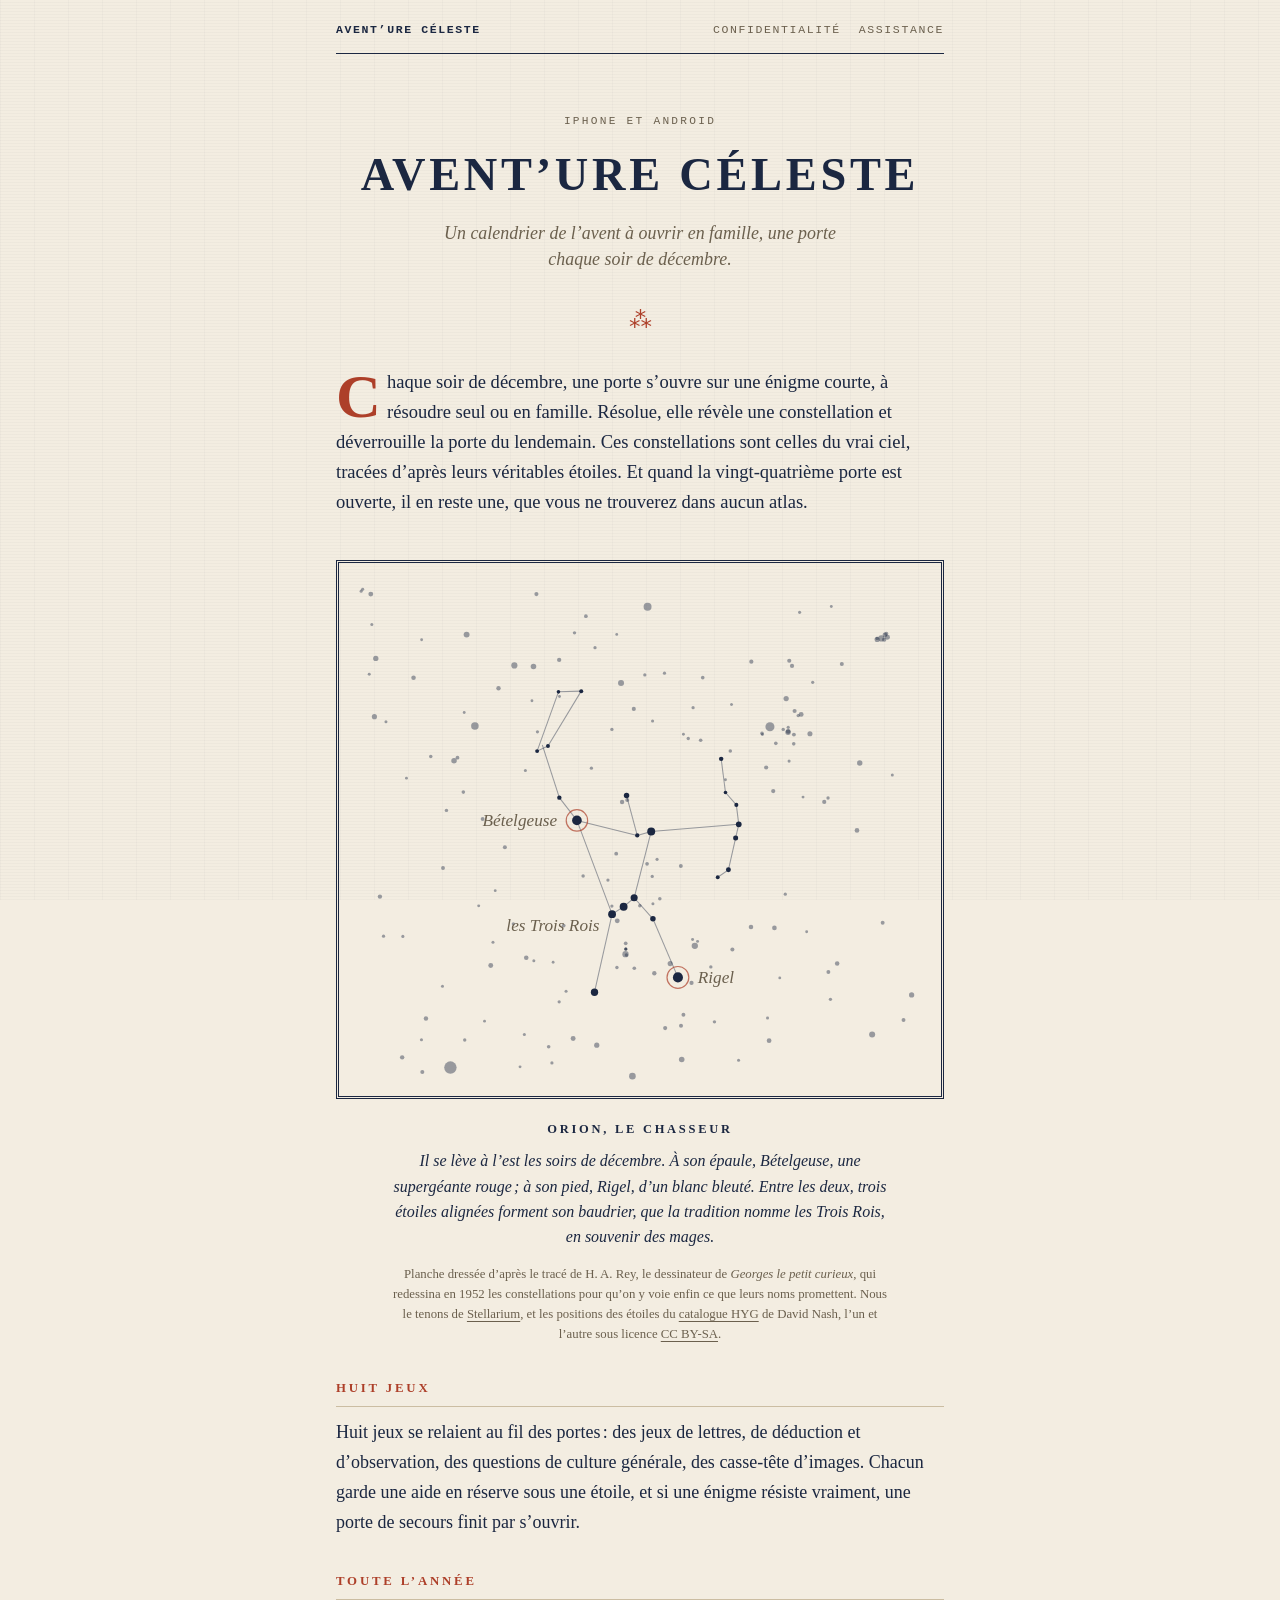
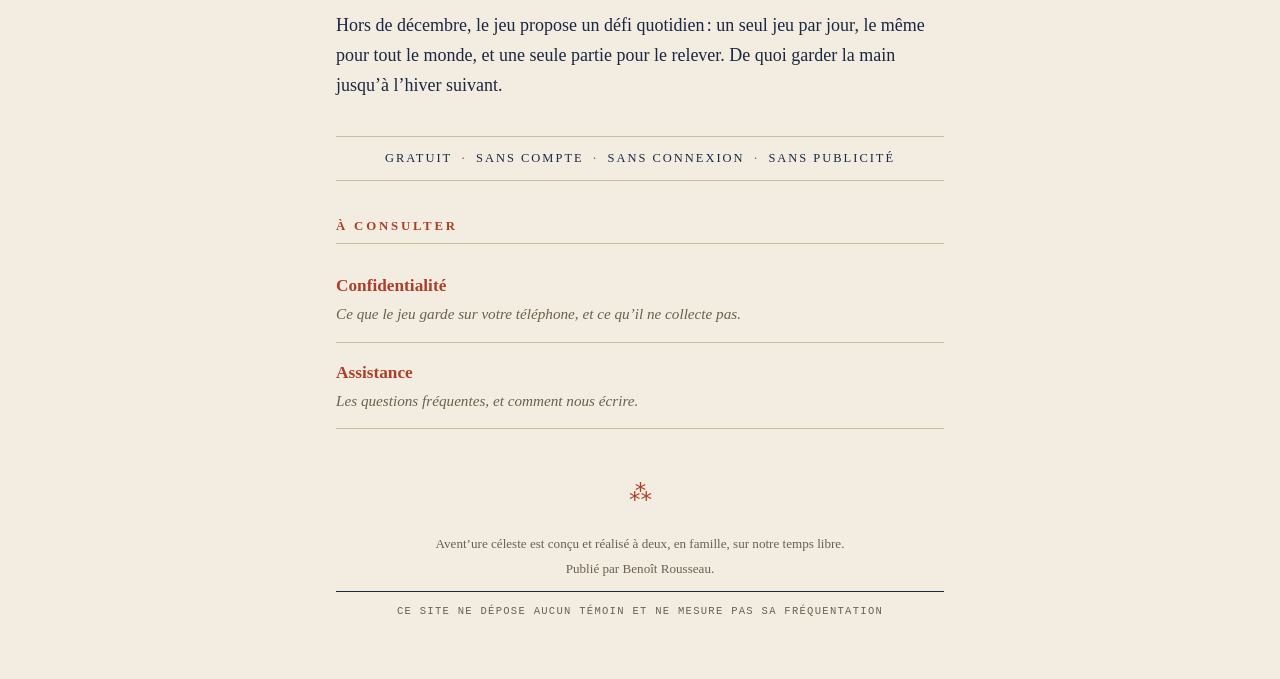
==== index.html @ a0eb4f2a "L'accueil ne promet plus de date de sortie Le surtitre annoncait decembre 2026 : un engagement publi" ====
<!DOCTYPE html>
<html lang="fr">
<head>
<meta charset="utf-8">
<meta name="viewport" content="width=device-width, initial-scale=1">
<meta name="color-scheme" content="light">
<title>Avent’ure céleste — un calendrier de l’avent à ouvrir en famille</title>
<meta name="description" content="Chaque soir de décembre, une porte, une énigme, et une constellation du vrai ciel. Un calendrier de l’avent à ouvrir en famille, sur iPhone et Android.">
<link rel="stylesheet" href="style.css">
</head>
<body>
<div class="page">

<header class="bandeau">
    <a class="marque" href="index.html">Avent’ure céleste</a>
    <nav aria-label="Pages du site">
        <a href="confidentialite.html">Confidentialité</a>
        <a href="assistance.html">Assistance</a>
    </nav>
</header>

<main>

<div class="cartouche">
    <p class="surtitre">iPhone et Android</p>
    <h1>Avent’ure céleste</h1>
    <p class="sous-titre">Un calendrier de l’avent à ouvrir en famille, une porte chaque soir de décembre.</p>
</div>
<span class="fleuron" aria-hidden="true">⁂</span>

<p class="attaque lettrine">Chaque soir de décembre, une porte s’ouvre sur une
énigme courte, à résoudre seul ou en famille. Résolue, elle révèle une
constellation et déverrouille la porte du lendemain. Ces constellations sont
celles du vrai ciel, tracées d’après leurs véritables étoiles. Et quand la
vingt-quatrième porte est ouverte, il en reste une, que vous ne trouverez dans
aucun atlas.</p>

<figure class="planche-figure">
<div class="cadre">
<svg class="planche" viewBox="0 0 340 300" xmlns="http://www.w3.org/2000/svg" role="img" aria-label="Planche céleste : Orion">
  <g class="figure">
    <line x1="153.8" y1="199.1" x2="160.5" y2="194.8"/>
    <line x1="160.5" y1="194.8" x2="166.6" y2="189.6"/>
    <line x1="122.7" y1="70.1" x2="110.3" y2="104.5"/>
    <line x1="110.3" y1="104.5" x2="116.6" y2="101.5"/>
    <line x1="116.6" y1="101.5" x2="135.9" y2="69.7"/>
    <line x1="135.9" y1="69.7" x2="122.7" y2="70.1"/>
    <line x1="113.3" y1="100.9" x2="123.2" y2="131.5"/>
    <line x1="123.2" y1="131.5" x2="133.4" y2="144.7"/>
    <line x1="133.4" y1="144.7" x2="153.8" y2="199.1"/>
    <line x1="153.8" y1="199.1" x2="143.6" y2="244.4"/>
    <line x1="192.0" y1="235.8" x2="177.5" y2="201.8"/>
    <line x1="177.5" y1="201.8" x2="166.6" y2="189.6"/>
    <line x1="166.6" y1="189.6" x2="176.5" y2="151.1"/>
    <line x1="176.5" y1="151.1" x2="168.4" y2="153.4"/>
    <line x1="168.4" y1="153.4" x2="162.2" y2="130.3"/>
    <line x1="168.4" y1="153.4" x2="133.4" y2="144.7"/>
    <line x1="176.5" y1="151.1" x2="227.3" y2="147.0"/>
    <line x1="227.3" y1="147.0" x2="225.5" y2="154.9"/>
    <line x1="225.5" y1="154.9" x2="221.3" y2="173.4"/>
    <line x1="221.3" y1="173.4" x2="215.1" y2="177.7"/>
    <line x1="227.3" y1="147.0" x2="225.9" y2="135.7"/>
    <line x1="225.9" y1="135.7" x2="219.6" y2="128.5"/>
    <line x1="219.6" y1="128.5" x2="217.1" y2="109.0"/>
  </g>
  <g class="champ">
    <circle cx="251.1" cy="236.1" r="0.82"/>
    <circle cx="107.3" cy="75.3" r="0.82"/>
    <circle cx="68.0" cy="82.1" r="0.82"/>
    <circle cx="43.3" cy="39.9" r="0.82"/>
    <circle cx="119.6" cy="227.0" r="0.82"/>
    <circle cx="86.0" cy="185.5" r="0.82"/>
    <circle cx="281.0" cy="20.6" r="0.82"/>
    <circle cx="219.6" cy="121.1" r="0.82"/>
    <circle cx="195.2" cy="94.7" r="0.82"/>
    <circle cx="156.5" cy="36.8" r="0.82"/>
    <circle cx="266.7" cy="209.3" r="0.83"/>
    <circle cx="79.8" cy="261.2" r="0.83"/>
    <circle cx="100.4" cy="287.7" r="0.84"/>
    <circle cx="123.3" cy="72.8" r="0.84"/>
    <circle cx="34.5" cy="120.2" r="0.84"/>
    <circle cx="161.8" cy="219.3" r="0.85"/>
    <circle cx="203.4" cy="214.9" r="0.85"/>
    <circle cx="200.5" cy="213.8" r="0.85"/>
    <circle cx="264.6" cy="131.2" r="0.86"/>
    <circle cx="76.4" cy="194.3" r="0.86"/>
    <circle cx="12.9" cy="59.9" r="0.86"/>
    <circle cx="316.4" cy="118.3" r="0.87"/>
    <circle cx="241.0" cy="94.8" r="0.87"/>
    <circle cx="223.1" cy="77.5" r="0.87"/>
    <circle cx="55.4" cy="240.9" r="0.87"/>
    <circle cx="177.5" cy="193.0" r="0.87"/>
    <circle cx="22.6" cy="87.5" r="0.87"/>
    <circle cx="9.1" cy="10.6" r="0.87"/>
    <circle cx="108.4" cy="226.1" r="0.87"/>
    <circle cx="84.7" cy="215.4" r="0.87"/>
    <circle cx="307.5" cy="39.1" r="0.88"/>
    <circle cx="127.1" cy="243.8" r="0.88"/>
    <circle cx="103.5" cy="115.7" r="0.88"/>
    <circle cx="14.4" cy="31.0" r="0.88"/>
    <circle cx="227.2" cy="283.9" r="0.89"/>
    <circle cx="256.5" cy="110.3" r="0.89"/>
    <circle cx="8.2" cy="11.7" r="0.90"/>
    <circle cx="177.3" cy="87.0" r="0.90"/>
    <circle cx="102.9" cy="268.9" r="0.90"/>
    <circle cx="43.2" cy="272.0" r="0.90"/>
    <circle cx="244.0" cy="259.4" r="0.90"/>
    <circle cx="179.9" cy="167.3" r="0.90"/>
    <circle cx="32.4" cy="212.0" r="0.90"/>
    <circle cx="161.8" cy="219.3" r="0.91"/>
    <circle cx="161.7" cy="219.4" r="0.91"/>
    <circle cx="262.6" cy="24.0" r="0.91"/>
    <circle cx="256.0" cy="90.7" r="0.92"/>
    <circle cx="184.2" cy="59.3" r="0.92"/>
    <circle cx="153.7" cy="194.4" r="0.92"/>
    <circle cx="110.5" cy="93.3" r="0.92"/>
    <circle cx="270.2" cy="64.6" r="0.93"/>
    <circle cx="123.1" cy="250.0" r="0.93"/>
    <circle cx="118.9" cy="285.4" r="0.93"/>
    <circle cx="254.3" cy="187.5" r="0.94"/>
    <circle cx="200.8" cy="79.3" r="0.94"/>
    <circle cx="96.5" cy="204.7" r="0.94"/>
    <circle cx="21.2" cy="211.9" r="0.94"/>
    <circle cx="151.4" cy="179.3" r="0.94"/>
    <circle cx="177.1" cy="177.2" r="0.95"/>
    <circle cx="141.8" cy="114.4" r="0.95"/>
    <circle cx="172.8" cy="60.3" r="0.95"/>
    <circle cx="143.9" cy="44.5" r="0.95"/>
    <circle cx="280.5" cy="248.5" r="0.95"/>
    <circle cx="279.1" cy="131.7" r="0.97"/>
    <circle cx="153.7" cy="91.9" r="0.97"/>
    <circle cx="68.3" cy="272.1" r="0.98"/>
    <circle cx="198.0" cy="97.2" r="0.98"/>
    <circle cx="132.0" cy="35.9" r="0.98"/>
    <circle cx="261.8" cy="83.9" r="0.98"/>
    <circle cx="211.1" cy="229.7" r="0.98"/>
    <circle cx="253.1" cy="91.9" r="0.99"/>
    <circle cx="213.2" cy="261.6" r="0.99"/>
    <circle cx="162.1" cy="222.8" r="0.99"/>
    <circle cx="156.6" cy="230.0" r="1.00"/>
    <circle cx="57.7" cy="138.9" r="1.00"/>
    <circle cx="137.0" cy="177.0" r="1.00"/>
    <circle cx="48.6" cy="107.6" r="1.01"/>
    <circle cx="181.5" cy="190.1" r="1.02"/>
    <circle cx="222.4" cy="104.5" r="1.02"/>
    <circle cx="169.9" cy="194.2" r="1.02"/>
    <circle cx="259.2" cy="100.3" r="1.03"/>
    <circle cx="240.8" cy="94.1" r="1.04"/>
    <circle cx="117.0" cy="276.0" r="1.04"/>
    <circle cx="67.5" cy="128.3" r="1.04"/>
    <circle cx="248.8" cy="100.0" r="1.05"/>
    <circle cx="205.2" cy="98.2" r="1.05"/>
    <circle cx="206.4" cy="61.9" r="1.06"/>
    <circle cx="166.7" cy="230.5" r="1.06"/>
    <circle cx="174.1" cy="169.9" r="1.07"/>
    <circle cx="161.7" cy="216.0" r="1.08"/>
    <circle cx="138.6" cy="26.2" r="1.08"/>
    <circle cx="125.7" cy="205.7" r="1.10"/>
    <circle cx="156.2" cy="164.0" r="1.11"/>
    <circle cx="64.1" cy="108.3" r="1.11"/>
    <circle cx="259.3" cy="94.9" r="1.12"/>
    <circle cx="55.7" cy="172.3" r="1.12"/>
    <circle cx="78.7" cy="143.9" r="1.12"/>
    <circle cx="310.8" cy="204.1" r="1.13"/>
    <circle cx="193.7" cy="171.2" r="1.13"/>
    <circle cx="195.2" cy="257.5" r="1.13"/>
    <circle cx="322.9" cy="260.5" r="1.14"/>
    <circle cx="279.3" cy="232.7" r="1.14"/>
    <circle cx="162.6" cy="132.9" r="1.16"/>
    <circle cx="91.6" cy="160.3" r="1.16"/>
    <circle cx="287.1" cy="54.0" r="1.17"/>
    <circle cx="223.6" cy="219.6" r="1.17"/>
    <circle cx="193.8" cy="263.9" r="1.17"/>
    <circle cx="43.7" cy="290.7" r="1.17"/>
    <circle cx="166.4" cy="80.0" r="1.19"/>
    <circle cx="109.9" cy="13.4" r="1.19"/>
    <circle cx="312.9" cy="36.4" r="1.19"/>
    <circle cx="259.7" cy="81.2" r="1.19"/>
    <circle cx="184.6" cy="265.2" r="1.20"/>
    <circle cx="256.6" cy="52.1" r="1.20"/>
    <circle cx="276.9" cy="134.0" r="1.21"/>
    <circle cx="243.2" cy="114.0" r="1.21"/>
    <circle cx="234.6" cy="52.6" r="1.21"/>
    <circle cx="247.3" cy="127.7" r="1.22"/>
    <circle cx="199.9" cy="239.0" r="1.22"/>
    <circle cx="258.2" cy="55.1" r="1.23"/>
    <circle cx="123.1" cy="51.6" r="1.25"/>
    <circle cx="19.1" cy="188.9" r="1.26"/>
    <circle cx="311.7" cy="39.8" r="1.26"/>
    <circle cx="178.3" cy="233.4" r="1.27"/>
    <circle cx="87.9" cy="68.0" r="1.27"/>
    <circle cx="32.0" cy="282.2" r="1.27"/>
    <circle cx="159.6" cy="134.0" r="1.28"/>
    <circle cx="45.8" cy="259.6" r="1.29"/>
    <circle cx="284.4" cy="227.8" r="1.30"/>
    <circle cx="234.4" cy="206.6" r="1.32"/>
    <circle cx="38.6" cy="61.9" r="1.32"/>
    <circle cx="104.0" cy="224.4" r="1.32"/>
    <circle cx="248.0" cy="207.1" r="1.35"/>
    <circle cx="295.9" cy="150.5" r="1.36"/>
    <circle cx="312.1" cy="37.1" r="1.37"/>
    <circle cx="244.9" cy="272.5" r="1.38"/>
    <circle cx="256.0" cy="93.1" r="1.39"/>
    <circle cx="13.8" cy="13.4" r="1.41"/>
    <circle cx="263.5" cy="83.2" r="1.42"/>
    <circle cx="156.8" cy="203.0" r="1.42"/>
    <circle cx="83.4" cy="228.9" r="1.42"/>
    <circle cx="313.6" cy="38.5" r="1.44"/>
    <circle cx="131.2" cy="271.3" r="1.44"/>
    <circle cx="268.6" cy="94.4" r="1.47"/>
    <circle cx="307.6" cy="39.7" r="1.48"/>
    <circle cx="187.5" cy="227.8" r="1.49"/>
    <circle cx="15.9" cy="84.5" r="1.50"/>
    <circle cx="144.9" cy="275.1" r="1.51"/>
    <circle cx="254.8" cy="74.0" r="1.52"/>
    <circle cx="327.6" cy="246.0" r="1.52"/>
    <circle cx="16.7" cy="50.7" r="1.53"/>
    <circle cx="297.5" cy="111.4" r="1.57"/>
    <circle cx="255.9" cy="93.6" r="1.57"/>
    <circle cx="62.1" cy="110.1" r="1.59"/>
    <circle cx="108.2" cy="55.4" r="1.61"/>
    <circle cx="194.2" cy="283.4" r="1.62"/>
    <circle cx="69.4" cy="36.9" r="1.71"/>
    <circle cx="304.7" cy="268.9" r="1.75"/>
    <circle cx="159.0" cy="65.0" r="1.75"/>
    <circle cx="97.1" cy="54.8" r="1.79"/>
    <circle cx="310.0" cy="39.1" r="1.80"/>
    <circle cx="201.8" cy="217.5" r="1.83"/>
    <circle cx="161.6" cy="222.3" r="1.84"/>
    <circle cx="165.6" cy="293.1" r="1.92"/>
    <circle cx="74.2" cy="89.9" r="2.19"/>
    <circle cx="174.4" cy="20.7" r="2.31"/>
    <circle cx="245.4" cy="90.4" r="2.63"/>
    <circle cx="60.0" cy="288.1" r="3.60"/>
  </g>
  <g class="sommets">
    <circle cx="219.6" cy="128.5" r="1.05"/>
    <circle cx="122.7" cy="70.1" r="1.05"/>
    <circle cx="215.1" cy="177.7" r="1.12"/>
    <circle cx="110.3" cy="104.5" r="1.13"/>
    <circle cx="116.6" cy="101.5" r="1.14"/>
    <circle cx="135.9" cy="69.7" r="1.16"/>
    <circle cx="225.9" cy="135.7" r="1.17"/>
    <circle cx="168.4" cy="153.4" r="1.24"/>
    <circle cx="123.2" cy="131.5" r="1.27"/>
    <circle cx="217.1" cy="109.0" r="1.29"/>
    <circle cx="221.3" cy="173.4" r="1.44"/>
    <circle cx="225.5" cy="154.9" r="1.45"/>
    <circle cx="162.2" cy="130.3" r="1.58"/>
    <circle cx="177.5" cy="201.8" r="1.59"/>
    <circle cx="227.3" cy="147.0" r="1.66"/>
    <circle cx="166.6" cy="189.6" r="2.06"/>
    <circle cx="143.6" cy="244.4" r="2.13"/>
    <circle cx="153.8" cy="199.1" r="2.27"/>
    <circle cx="160.5" cy="194.8" r="2.29"/>
    <circle cx="176.5" cy="151.1" r="2.31"/>
    <circle cx="133.4" cy="144.7" r="2.81"/>
    <circle class="halo" cx="133.4" cy="144.7" r="6.21"/>
    <circle cx="192.0" cy="235.8" r="2.92"/>
    <circle class="halo" cx="192.0" cy="235.8" r="6.32"/>
  </g>
  <g class="noms">
    <text x="121.9" y="148.2" text-anchor="end">Bételgeuse</text>
    <text x="203.5" y="239.3" text-anchor="start">Rigel</text>
    <text x="146.5" y="208.8" text-anchor="end">les Trois Rois</text>
  </g>
</svg>
</div>
<figcaption>
<p class="legende">Orion, le chasseur</p>
<p class="notice">Il se lève à l’est les soirs de décembre. À son épaule,
Bételgeuse, une supergéante rouge ; à son pied, Rigel, d’un blanc bleuté.
Entre les deux, trois étoiles alignées forment son baudrier, que la tradition
nomme les Trois Rois, en souvenir des mages.</p>
<p class="credit">Planche dressée d’après le tracé de H.&nbsp;A.&nbsp;Rey,
le dessinateur de <i>Georges le petit curieux</i>, qui redessina en 1952 les
constellations pour qu’on y voie enfin ce que leurs noms promettent. Nous le
tenons de <a href="https://github.com/Stellarium/stellarium-skycultures">Stellarium</a>,
et les positions des étoiles du <a href="https://codeberg.org/astronexus/hyg">catalogue HYG</a>
de David Nash, l’un et l’autre sous licence
<a href="https://creativecommons.org/licenses/by-sa/4.0/deed.fr">CC&nbsp;BY-SA</a>.</p>
</figcaption>
</figure>

<h2>Huit jeux</h2>

<p>Huit jeux se relaient au fil des portes : des jeux de lettres, de déduction
et d’observation, des questions de culture générale, des casse-tête d’images.
Chacun garde une aide en réserve sous une étoile, et si une énigme résiste
vraiment, une porte de secours finit par s’ouvrir.</p>

<h2>Toute l’année</h2>

<p>Hors de décembre, le jeu propose un défi quotidien : un seul jeu par jour,
le même pour tout le monde, et une seule partie pour le relever. De quoi garder
la main jusqu’à l’hiver suivant.</p>

<ul class="promesse" aria-label="Engagements">
    <li>Gratuit</li>
    <li>Sans compte</li>
    <li>Sans connexion</li>
    <li>Sans publicité</li>
</ul>

<h2>À consulter</h2>

<ul class="sommaire">
    <li>
        <a href="confidentialite.html">Confidentialité</a>
        <span>Ce que le jeu garde sur votre téléphone, et ce qu’il ne collecte pas.</span>
    </li>
    <li>
        <a href="assistance.html">Assistance</a>
        <span>Les questions fréquentes, et comment nous écrire.</span>
    </li>
</ul>

</main>

<footer class="colophon">
    <span class="fleuron" aria-hidden="true">⁂</span>
    <p>Avent’ure céleste est conçu et réalisé à deux, en famille, sur notre temps libre.</p>
    <p>Publié par Benoît Rousseau.</p>
    <p class="mentions">Ce site ne dépose aucun témoin et ne mesure pas sa fréquentation</p>
</footer>

</div>
</body>
</html>
---- style.css ----
/* Avent’ure céleste — site public.

   Registre : la planche d’atlas céleste gravé, celui que revendique déjà le jeu
   en choisissant la Cinzel, d’après les capitales de la colonne Trajane. Papier
   vergé, encre de Prusse, et le vermillon des rubriques, comme dans les livres
   anciens où les titres étaient tracés à l’encre rouge.

   Un seul thème, clair : la page est un papier, pas un écran.

   Aucune ressource externe : ni police distante, ni script, ni mesure de
   fréquentation. Une page qui affirme ne rien collecter ne fait aucune requête
   vers un tiers. Le grain du papier est dessiné en CSS. */

:root {
    color-scheme: light;

    --papier:       #f3ede1;
    --papier-fonce: #ebe2d0;
    --trait:        #cbbda2;
    --encre:        #1b2741;
    --encre-douce:  #6b604e;
    --vermillon:    #ad3f29;

    --serif: ui-serif, "Iowan Old Style", "Palatino Linotype", Palatino, "Book Antiqua", Georgia, serif;
    --mono:  ui-monospace, SFMono-Regular, "SF Mono", Menlo, Consolas, "Liberation Mono", monospace;

    --colonne: 38rem;
}

* { box-sizing: border-box; }

html { -webkit-text-size-adjust: 100%; }

body {
    margin: 0;
    padding: 0 22px 56px;
    background: var(--papier);
    color: var(--encre);
    font-family: var(--serif);
    font-size: 18px;
    line-height: 1.66;
    position: relative;
    text-rendering: optimizeLegibility;
    -webkit-font-smoothing: antialiased;
}

/* Le vergé : les fines vergeures horizontales, et de loin en loin les
   pontuseaux verticaux, comme sur une feuille faite à la forme. */
body::before {
    content: "";
    position: fixed;
    inset: 0;
    z-index: -1;
    pointer-events: none;
    background-image:
        repeating-linear-gradient(0deg,  rgba(27, 39, 65, .022) 0 1px, transparent 1px 3px),
        repeating-linear-gradient(90deg, rgba(27, 39, 65, .024) 0 1px, transparent 1px 34px);
}

::selection { background: rgba(173, 63, 41, .16); }

.page { max-width: var(--colonne); margin: 0 auto; }

p { margin: 0 0 1.05em; }

a {
    color: var(--vermillon);
    text-decoration-thickness: 1px;
    text-underline-offset: 3px;
}
a:hover { color: var(--encre); }

/* --------------------------------------------------------------- bandeau */

.bandeau {
    display: flex;
    align-items: baseline;
    justify-content: space-between;
    gap: 14px;
    flex-wrap: wrap;
    padding: 20px 0 14px;
    border-bottom: 1px solid var(--encre);
    font-family: var(--mono);
    font-size: 0.72rem;
    letter-spacing: 0.14em;
    text-transform: uppercase;
}

.bandeau .marque { color: var(--encre); text-decoration: none; font-weight: 600; }
.bandeau nav { display: flex; gap: 18px; }
.bandeau nav a { color: var(--encre-douce); text-decoration: none; }
.bandeau a:hover,
.bandeau nav a[aria-current] { color: var(--vermillon); }

/* -------------------------------------------------------------- cartouche */

/* Le titre se compose comme la page de titre d’un atlas : centré, en
   capitales espacées, sous un surtitre discret, et fermé par un astérisme. */
.cartouche {
    text-align: center;
    padding: 58px 0 6px;
}

.surtitre {
    margin: 0 0 18px;
    font-family: var(--mono);
    font-size: 0.7rem;
    letter-spacing: 0.2em;
    text-transform: uppercase;
    color: var(--encre-douce);
}

h1 {
    margin: 0;
    font-size: clamp(1.9rem, 7.4vw, 2.9rem);
    font-weight: 600;
    line-height: 1.14;
    letter-spacing: 0.08em;
    text-transform: uppercase;
}

.sous-titre {
    max-width: 26rem;
    margin: 18px auto 0;
    font-size: 1.12rem;
    font-style: italic;
    line-height: 1.5;
    color: var(--encre-douce);
}

/* L’astérisme, trois étoiles en triangle : le fleuron du site. */
.fleuron {
    display: block;
    margin: 30px 0 34px;
    text-align: center;
    color: var(--vermillon);
    font-size: 1.45rem;
    letter-spacing: 0;
    line-height: 1;
}

.estampille sup { text-transform: none; }

.estampille {
    margin: -14px 0 30px;
    text-align: center;
    font-family: var(--mono);
    font-size: 0.68rem;
    letter-spacing: 0.14em;
    text-transform: uppercase;
    color: var(--encre-douce);
}

/* ------------------------------------------------------------------ texte */

.attaque { font-size: 1.16rem; line-height: 1.62; }

/* La lettrine, à l’encre rouge, ouvre le premier paragraphe. */
.lettrine::first-letter {
    float: left;
    margin: 0.06em 0.1em 0 0;
    font-size: 3.35em;
    line-height: 0.86;
    font-weight: 600;
    color: var(--vermillon);
}

/* Les rubriques : capitales espacées, à l’encre rouge, sur un filet. */
h2 {
    margin: 2.6em 0 0.9em;
    padding-bottom: 0.5em;
    border-bottom: 1px solid var(--trait);
    font-size: 0.8rem;
    font-weight: 600;
    letter-spacing: 0.22em;
    text-transform: uppercase;
    color: var(--vermillon);
}

h3 {
    margin: 1.7em 0 0.2em;
    font-size: 1.04rem;
    font-weight: 600;
    font-style: italic;
}

h3 + p { margin-top: 0; }

ul { margin: 0 0 1.05em; padding-left: 1.15em; }
li { margin-bottom: 0.45em; }
li::marker { color: var(--vermillon); }

/* -------------------------------------------------------------- promesse */

.promesse {
    display: flex;
    flex-wrap: wrap;
    justify-content: center;
    gap: 4px 0;
    margin: 2.8em 0;
    padding: 0.9em 0;
    list-style: none;
    border-top: 1px solid var(--trait);
    border-bottom: 1px solid var(--trait);
    font-size: 0.78rem;
    letter-spacing: 0.16em;
    text-transform: uppercase;
}

.promesse li { margin: 0; }
.promesse li::marker { content: none; }
.promesse li + li::before {
    content: "·";
    margin: 0 0.75em;
    color: var(--vermillon);
}

/* ---------------------------------------------------------------- planche */

/* La planche est tracée par outils/planche.py depuis les données du jeu :
   directions réelles, projection stéréographique, rayon des étoiles tiré de
   leur magnitude. Le double filet est le cadre d’une planche gravée. */
.planche-figure { margin: 2.4em 0 0.6em; }

.cadre {
    border: 3px double var(--encre);
    padding: 8px;
}

.planche { display: block; width: 100%; height: auto; }

.planche .figure line    { stroke: var(--encre); stroke-width: .6; opacity: .42; }
.planche .champ circle   { fill: var(--encre); opacity: .42; }
.planche .sommets circle { fill: var(--encre); }
.planche .sommets .halo  { fill: none; stroke: var(--vermillon); stroke-width: .7; opacity: .7; }

.planche .noms text {
    font-family: var(--serif);
    font-style: italic;
    font-size: 10px;
    fill: var(--encre-douce);
}

.planche-figure figcaption { margin-top: 1.1em; text-align: center; }

.legende {
    margin: 0 0 0.7em;
    font-size: 0.78rem;
    font-weight: 600;
    letter-spacing: 0.22em;
    text-transform: uppercase;
}

.notice {
    margin: 0 auto 1em;
    max-width: 31rem;
    font-style: italic;
    font-size: 1rem;
    line-height: 1.58;
}

.credit {
    margin: 0 auto;
    max-width: 31rem;
    font-size: 0.8rem;
    line-height: 1.55;
    color: var(--encre-douce);
}

.credit a { color: var(--encre-douce); }
.credit a:hover { color: var(--vermillon); }

/* --------------------------------------------------------------- sommaire */

.sommaire { list-style: none; padding: 0; margin: 0; }

.sommaire li {
    margin: 0;
    padding: 0.85em 0;
    border-bottom: 1px solid var(--trait);
}
.sommaire li::marker { content: none; }

.sommaire a { font-size: 1.08rem; font-weight: 600; text-decoration: none; }
.sommaire a:hover { text-decoration: underline; }

.sommaire span {
    display: block;
    font-size: 0.95rem;
    font-style: italic;
    color: var(--encre-douce);
}

/* ----------------------------------------------------------------- encadré */

.encadre {
    margin: 2em 0;
    padding: 1.2em 1.4em 0.4em;
    background: var(--papier-fonce);
    border: 1px solid var(--trait);
}

.encadre h2 { margin-top: 0.2em; }

.adresse {
    margin: 0.2em 0 0.9em;
    font-family: var(--mono);
    font-size: 1rem;
    word-break: break-all;
}

/* ---------------------------------------------------------------- colophon */

.colophon {
    margin-top: 4em;
    text-align: center;
    font-size: 0.82rem;
    line-height: 1.6;
    color: var(--encre-douce);
}

.colophon .fleuron { margin: 0 0 1.2em; }
.colophon p { margin: 0 0 0.3em; }

.colophon .mentions {
    margin-top: 1.2em;
    padding-top: 1em;
    border-top: 1px solid var(--encre);
    font-family: var(--mono);
    font-size: 0.66rem;
    letter-spacing: 0.12em;
    text-transform: uppercase;
}

.colophon a { color: var(--encre-douce); }
.colophon a:hover { color: var(--vermillon); }

@media (max-width: 520px) {
    body { font-size: 17px; padding: 0 18px 48px; }

    .bandeau { flex-direction: column; align-items: center; gap: 8px; text-align: center; }

    .promesse {
        display: grid;
        grid-template-columns: 1fr 1fr;
        gap: 0.55em 0;
        text-align: center;
    }
    .promesse li + li::before { content: none; }
    .promesse li:nth-child(odd) { border-right: 1px solid var(--trait); }
    .cartouche { padding-top: 42px; }
    .attaque { font-size: 1.08rem; }
    .encadre { padding-left: 1.1em; padding-right: 1.1em; }
}
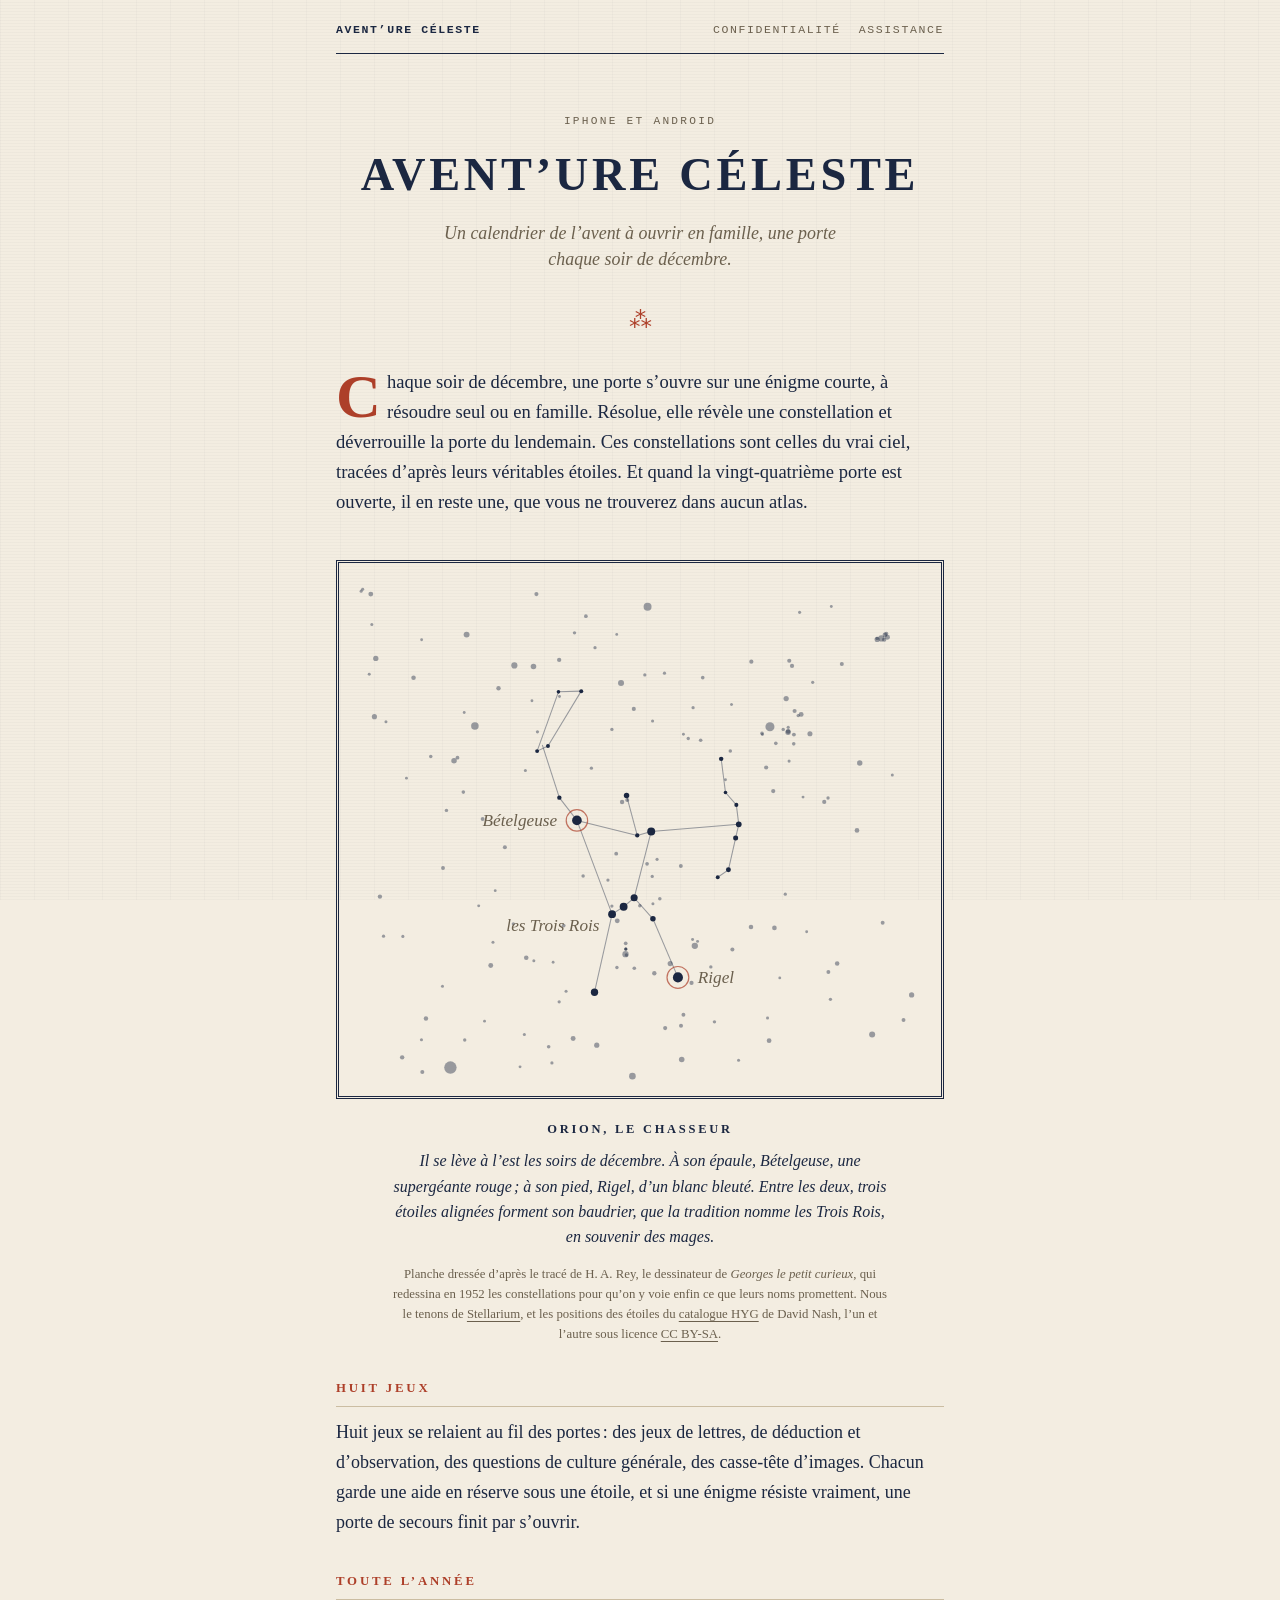
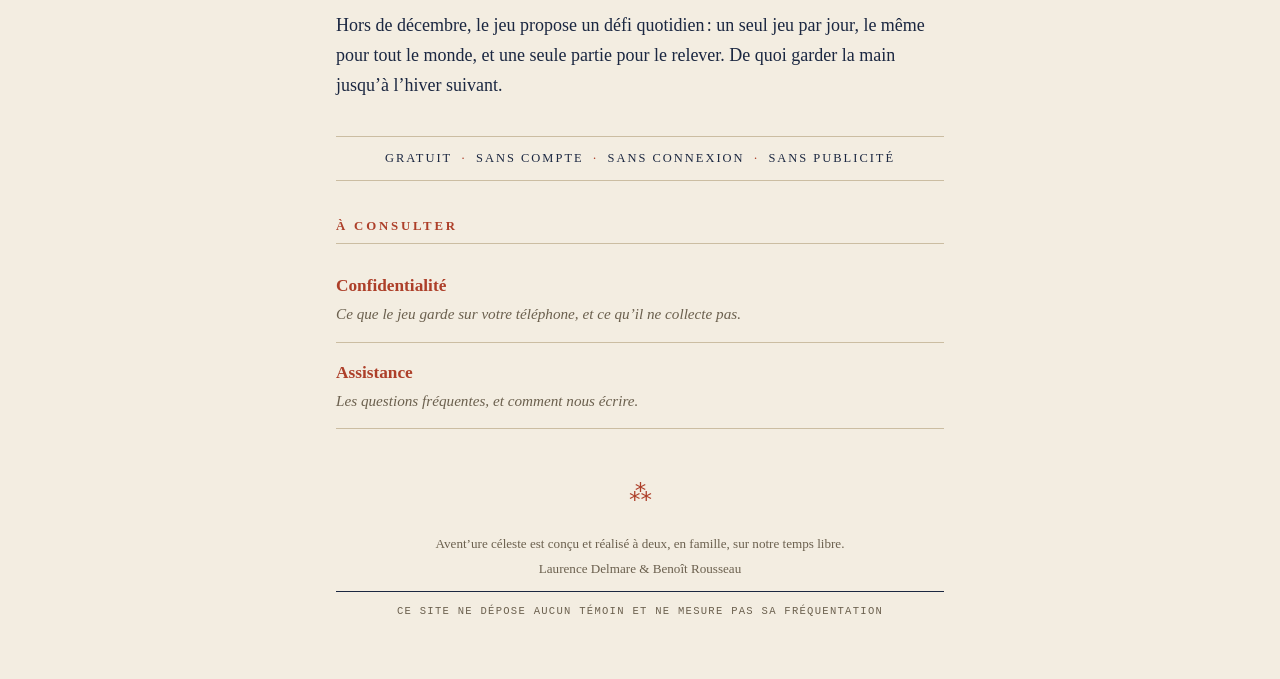
==== commit e7cca1fe: "Le colophon nomme les deux auteurs La ligne Publie par Benoit Rousseau ne disait qu'une moitie de l'" ====
--- a/index.html
+++ b/index.html
@@ -6,16 +6,16 @@
 <meta name="color-scheme" content="light">
 <title>Avent’ure céleste — un calendrier de l’avent à ouvrir en famille</title>
 <meta name="description" content="Chaque soir de décembre, une porte, une énigme, et une constellation du vrai ciel. Un calendrier de l’avent à ouvrir en famille, sur iPhone et Android.">
-<link rel="stylesheet" href="style.css">
+<link rel="stylesheet" href="style.css?v=77f6865f">
 </head>
 <body>
 <div class="page">
 
 <header class="bandeau">
-    <a class="marque" href="index.html">Avent’ure céleste</a>
+    <a class="marque" href="index.html?v=77f6865f">Avent’ure céleste</a>
     <nav aria-label="Pages du site">
-        <a href="confidentialite.html">Confidentialité</a>
-        <a href="assistance.html">Assistance</a>
+        <a href="confidentialite.html?v=77f6865f">Confidentialité</a>
+        <a href="assistance.html?v=77f6865f">Assistance</a>
     </nav>
 </header>
 
@@ -306,11 +306,11 @@
 
 <ul class="sommaire">
     <li>
-        <a href="confidentialite.html">Confidentialité</a>
+        <a href="confidentialite.html?v=77f6865f">Confidentialité</a>
         <span>Ce que le jeu garde sur votre téléphone, et ce qu’il ne collecte pas.</span>
     </li>
     <li>
-        <a href="assistance.html">Assistance</a>
+        <a href="assistance.html?v=77f6865f">Assistance</a>
         <span>Les questions fréquentes, et comment nous écrire.</span>
     </li>
 </ul>
@@ -320,7 +320,7 @@
 <footer class="colophon">
     <span class="fleuron" aria-hidden="true">⁂</span>
     <p>Avent’ure céleste est conçu et réalisé à deux, en famille, sur notre temps libre.</p>
-    <p>Publié par Benoît Rousseau.</p>
+    <p>Laurence&nbsp;Delmare &amp; Benoît&nbsp;Rousseau</p>
     <p class="mentions">Ce site ne dépose aucun témoin et ne mesure pas sa fréquentation</p>
 </footer>
 
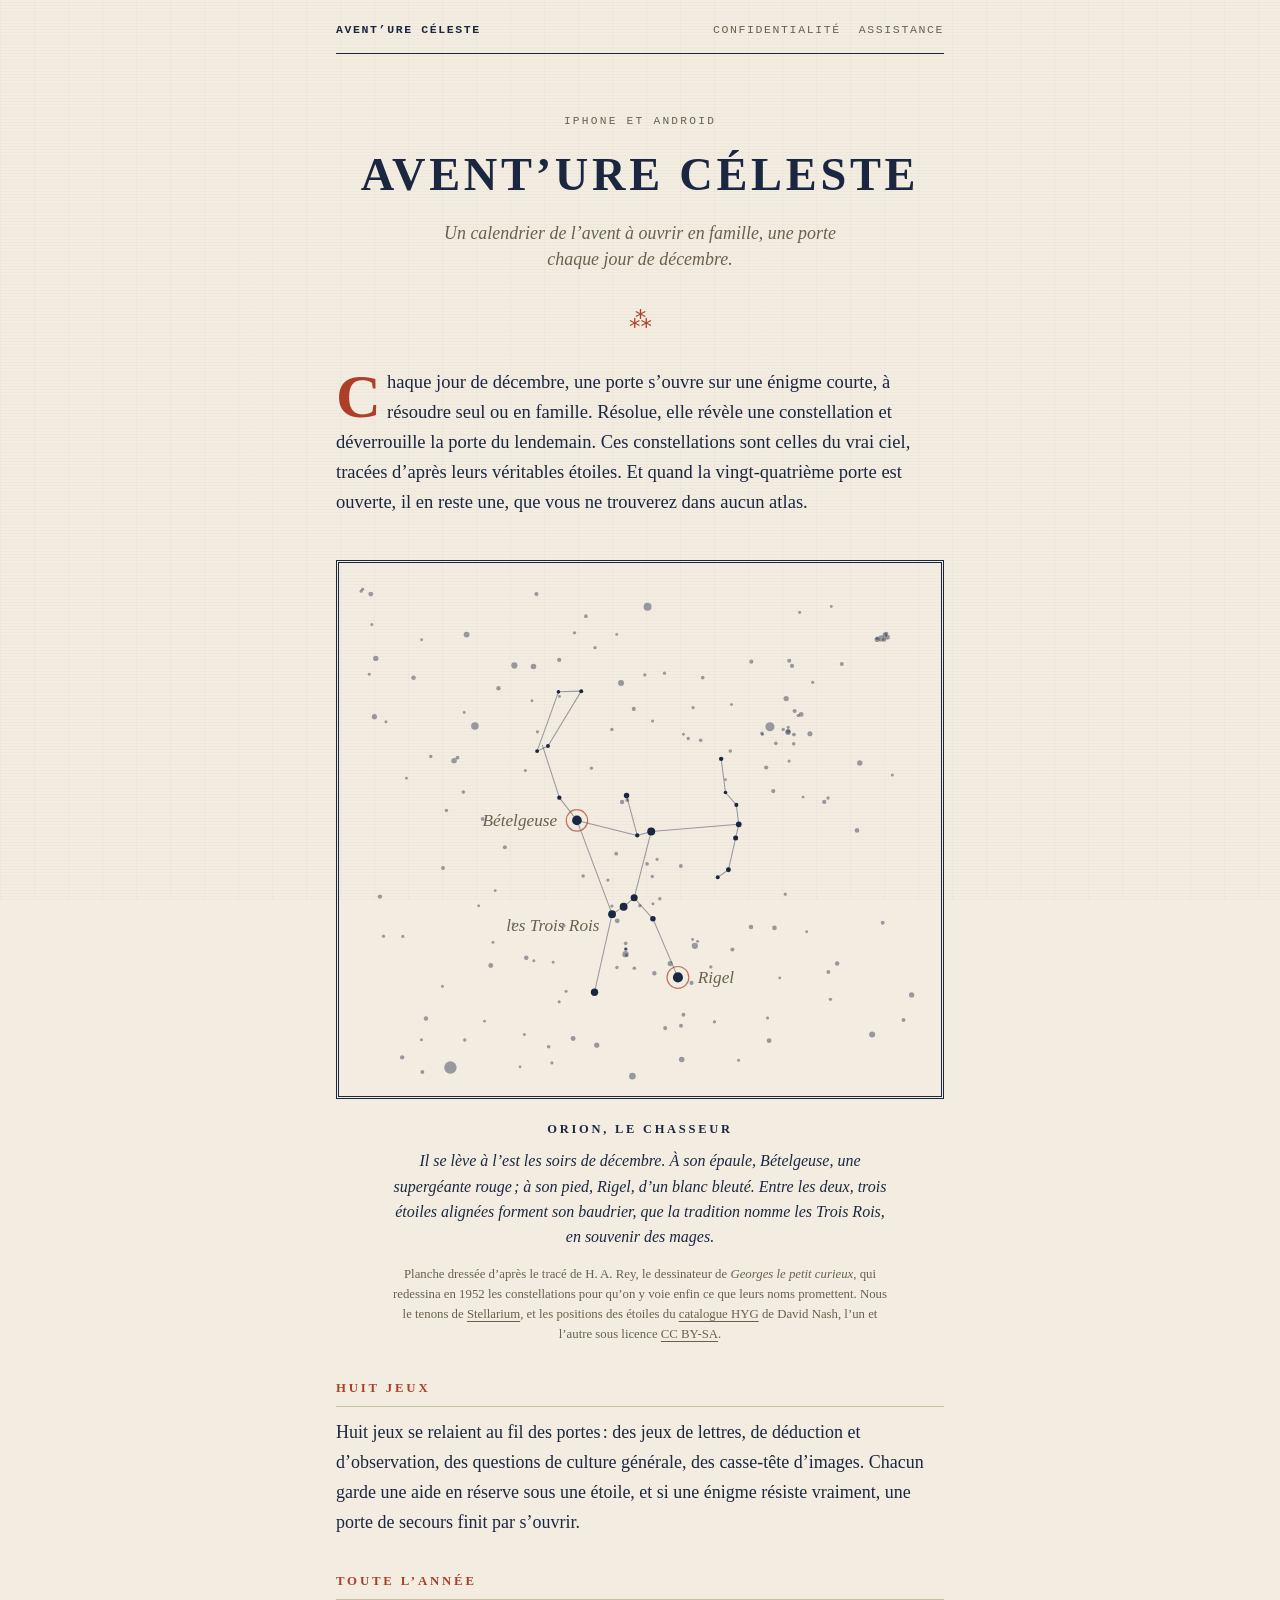
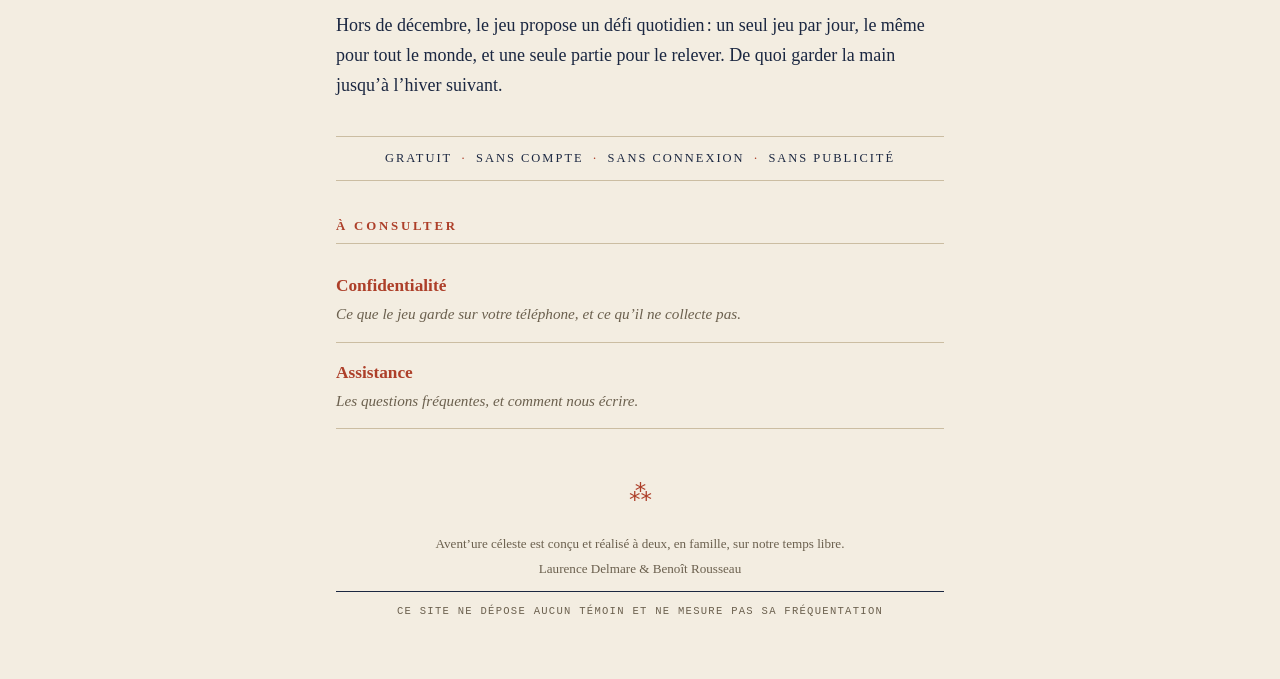
==== commit c2d7d54b: "Une porte par jour, et non par soir Le site disait une porte chaque soir de decembre. Le calendrier " ====
--- a/index.html
+++ b/index.html
@@ -5,17 +5,17 @@
 <meta name="viewport" content="width=device-width, initial-scale=1">
 <meta name="color-scheme" content="light">
 <title>Avent’ure céleste — un calendrier de l’avent à ouvrir en famille</title>
-<meta name="description" content="Chaque soir de décembre, une porte, une énigme, et une constellation du vrai ciel. Un calendrier de l’avent à ouvrir en famille, sur iPhone et Android.">
-<link rel="stylesheet" href="style.css?v=77f6865f">
+<meta name="description" content="Chaque jour de décembre, une porte, une énigme, et une constellation du vrai ciel. Un calendrier de l’avent à ouvrir en famille, sur iPhone et Android.">
+<link rel="stylesheet" href="style.css?v=f3d1a6d8">
 </head>
 <body>
 <div class="page">
 
 <header class="bandeau">
-    <a class="marque" href="index.html?v=77f6865f">Avent’ure céleste</a>
+    <a class="marque" href="index.html?v=f3d1a6d8">Avent’ure céleste</a>
     <nav aria-label="Pages du site">
-        <a href="confidentialite.html?v=77f6865f">Confidentialité</a>
-        <a href="assistance.html?v=77f6865f">Assistance</a>
+        <a href="confidentialite.html?v=f3d1a6d8">Confidentialité</a>
+        <a href="assistance.html?v=f3d1a6d8">Assistance</a>
     </nav>
 </header>
 
@@ -24,11 +24,11 @@
 <div class="cartouche">
     <p class="surtitre">iPhone et Android</p>
     <h1>Avent’ure céleste</h1>
-    <p class="sous-titre">Un calendrier de l’avent à ouvrir en famille, une porte chaque soir de décembre.</p>
+    <p class="sous-titre">Un calendrier de l’avent à ouvrir en famille, une porte chaque jour de décembre.</p>
 </div>
 <span class="fleuron" aria-hidden="true">⁂</span>
 
-<p class="attaque lettrine">Chaque soir de décembre, une porte s’ouvre sur une
+<p class="attaque lettrine">Chaque jour de décembre, une porte s’ouvre sur une
 énigme courte, à résoudre seul ou en famille. Résolue, elle révèle une
 constellation et déverrouille la porte du lendemain. Ces constellations sont
 celles du vrai ciel, tracées d’après leurs véritables étoiles. Et quand la
@@ -306,11 +306,11 @@
 
 <ul class="sommaire">
     <li>
-        <a href="confidentialite.html?v=77f6865f">Confidentialité</a>
+        <a href="confidentialite.html?v=f3d1a6d8">Confidentialité</a>
         <span>Ce que le jeu garde sur votre téléphone, et ce qu’il ne collecte pas.</span>
     </li>
     <li>
-        <a href="assistance.html?v=77f6865f">Assistance</a>
+        <a href="assistance.html?v=f3d1a6d8">Assistance</a>
         <span>Les questions fréquentes, et comment nous écrire.</span>
     </li>
 </ul>
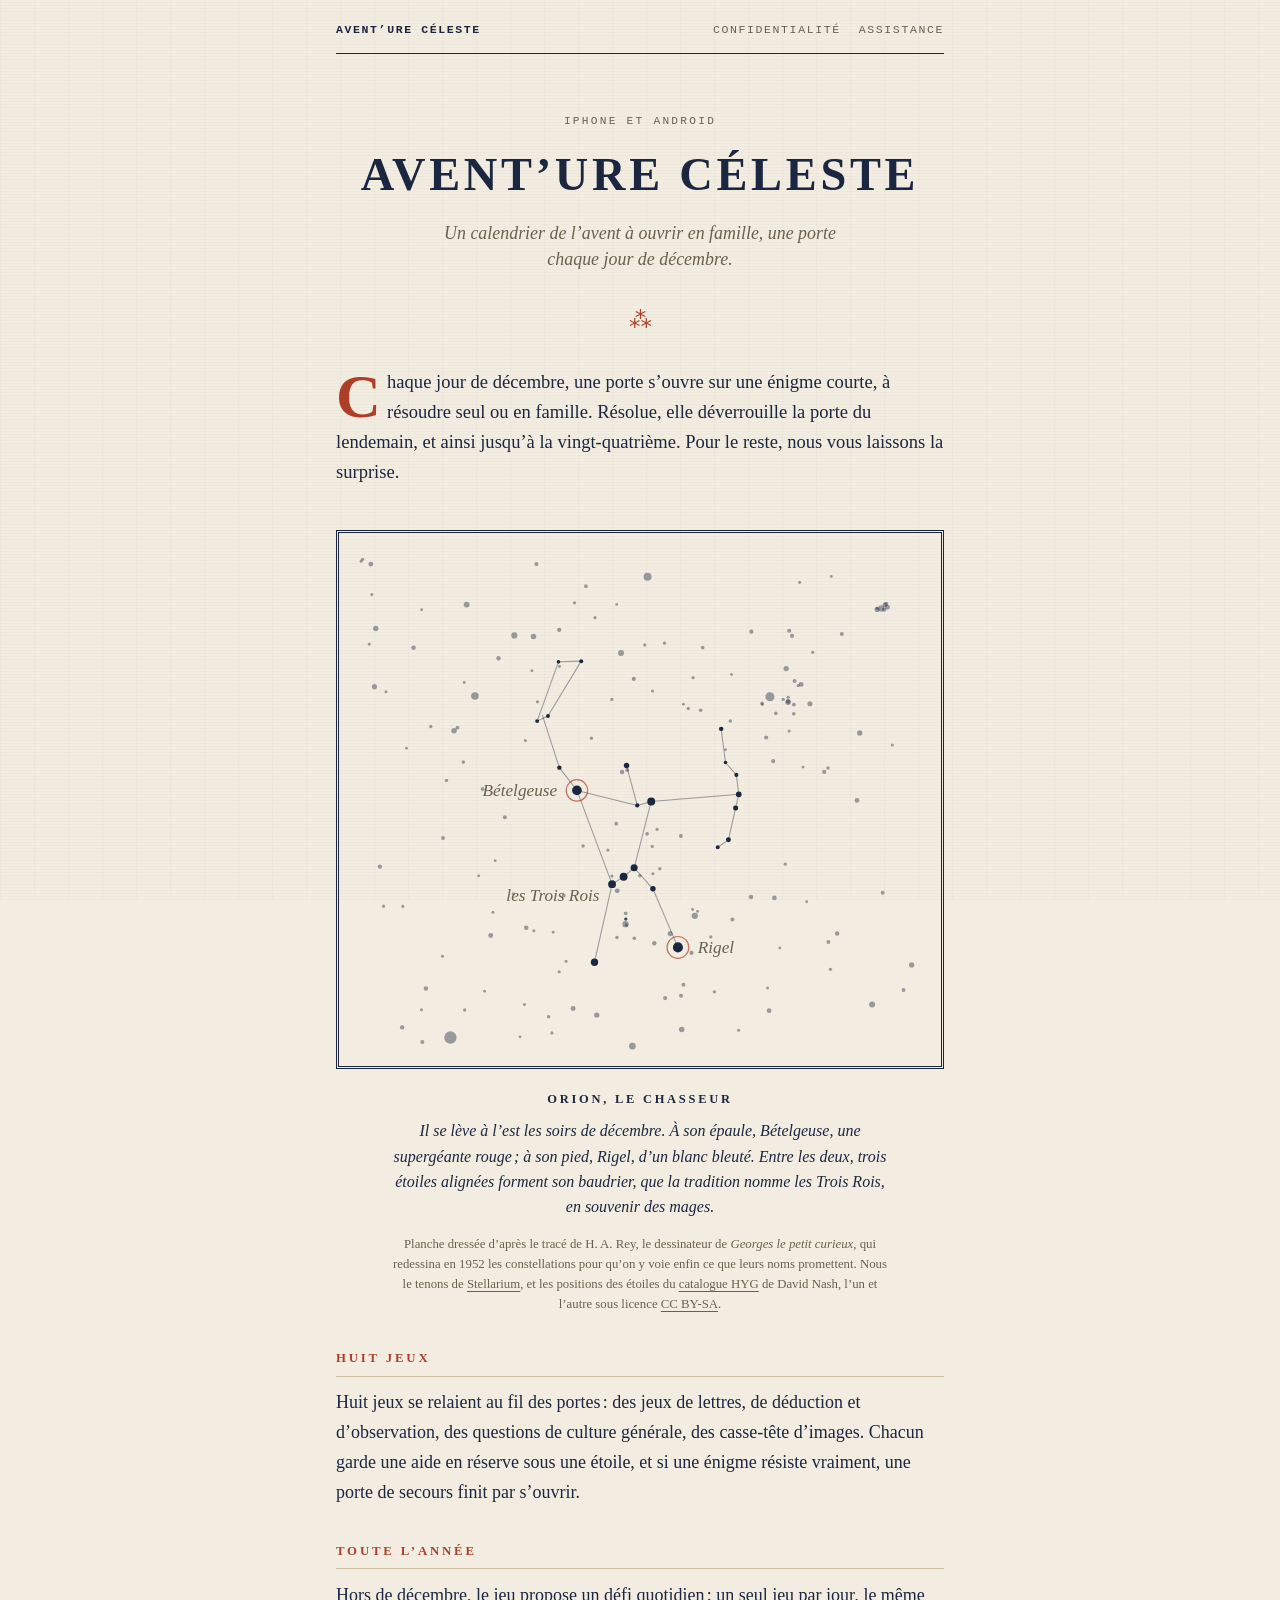
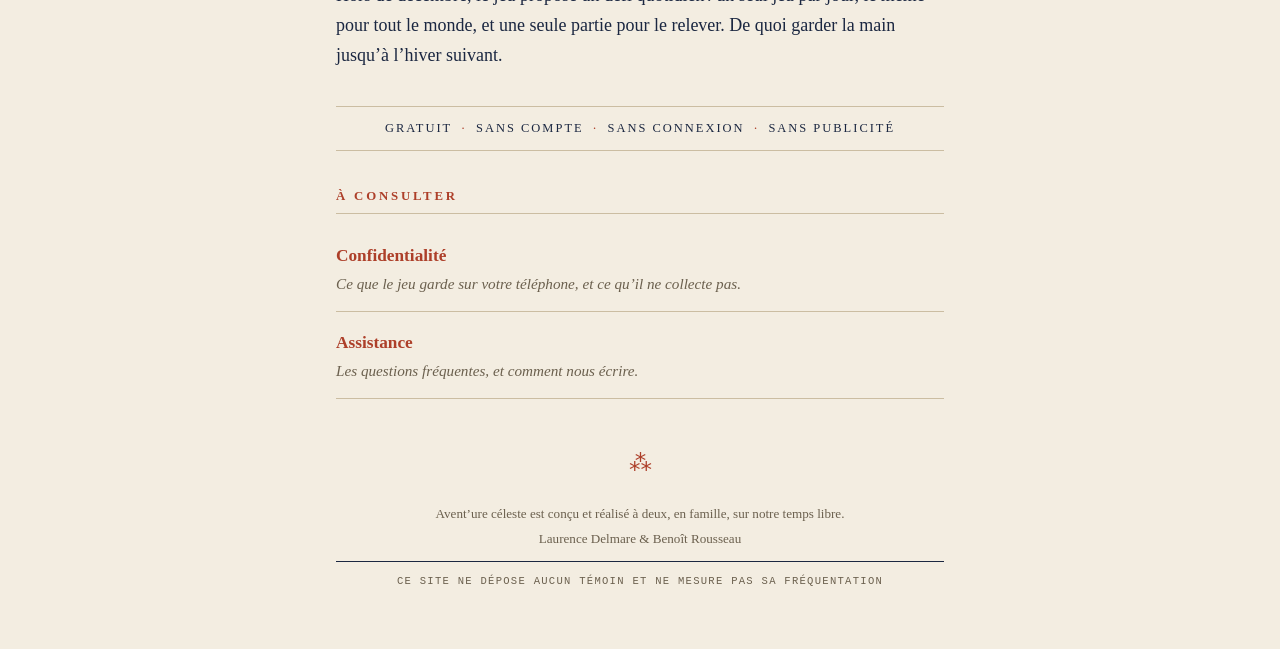
==== commit fdd446ba: "L'accueil et l'assistance gardent la surprise des portes Un calendrier de l'avent tient tout entier " ====
--- a/index.html
+++ b/index.html
@@ -5,17 +5,17 @@
 <meta name="viewport" content="width=device-width, initial-scale=1">
 <meta name="color-scheme" content="light">
 <title>Avent’ure céleste — un calendrier de l’avent à ouvrir en famille</title>
-<meta name="description" content="Chaque jour de décembre, une porte, une énigme, et une constellation du vrai ciel. Un calendrier de l’avent à ouvrir en famille, sur iPhone et Android.">
-<link rel="stylesheet" href="style.css?v=f3d1a6d8">
+<meta name="description" content="Chaque jour de décembre, une porte s’ouvre sur une énigme courte, à résoudre seul ou en famille. Un calendrier de l’avent pour iPhone et Android.">
+<link rel="stylesheet" href="style.css?v=7576db2f">
 </head>
 <body>
 <div class="page">
 
 <header class="bandeau">
-    <a class="marque" href="index.html?v=f3d1a6d8">Avent’ure céleste</a>
+    <a class="marque" href="index.html?v=7576db2f">Avent’ure céleste</a>
     <nav aria-label="Pages du site">
-        <a href="confidentialite.html?v=f3d1a6d8">Confidentialité</a>
-        <a href="assistance.html?v=f3d1a6d8">Assistance</a>
+        <a href="confidentialite.html?v=7576db2f">Confidentialité</a>
+        <a href="assistance.html?v=7576db2f">Assistance</a>
     </nav>
 </header>
 
@@ -29,11 +29,9 @@
 <span class="fleuron" aria-hidden="true">⁂</span>
 
 <p class="attaque lettrine">Chaque jour de décembre, une porte s’ouvre sur une
-énigme courte, à résoudre seul ou en famille. Résolue, elle révèle une
-constellation et déverrouille la porte du lendemain. Ces constellations sont
-celles du vrai ciel, tracées d’après leurs véritables étoiles. Et quand la
-vingt-quatrième porte est ouverte, il en reste une, que vous ne trouverez dans
-aucun atlas.</p>
+énigme courte, à résoudre seul ou en famille. Résolue, elle déverrouille la
+porte du lendemain, et ainsi jusqu’à la vingt-quatrième. Pour le reste, nous
+vous laissons la surprise.</p>
 
 <figure class="planche-figure">
 <div class="cadre">
@@ -306,11 +304,11 @@
 
 <ul class="sommaire">
     <li>
-        <a href="confidentialite.html?v=f3d1a6d8">Confidentialité</a>
+        <a href="confidentialite.html?v=7576db2f">Confidentialité</a>
         <span>Ce que le jeu garde sur votre téléphone, et ce qu’il ne collecte pas.</span>
     </li>
     <li>
-        <a href="assistance.html?v=f3d1a6d8">Assistance</a>
+        <a href="assistance.html?v=7576db2f">Assistance</a>
         <span>Les questions fréquentes, et comment nous écrire.</span>
     </li>
 </ul>
